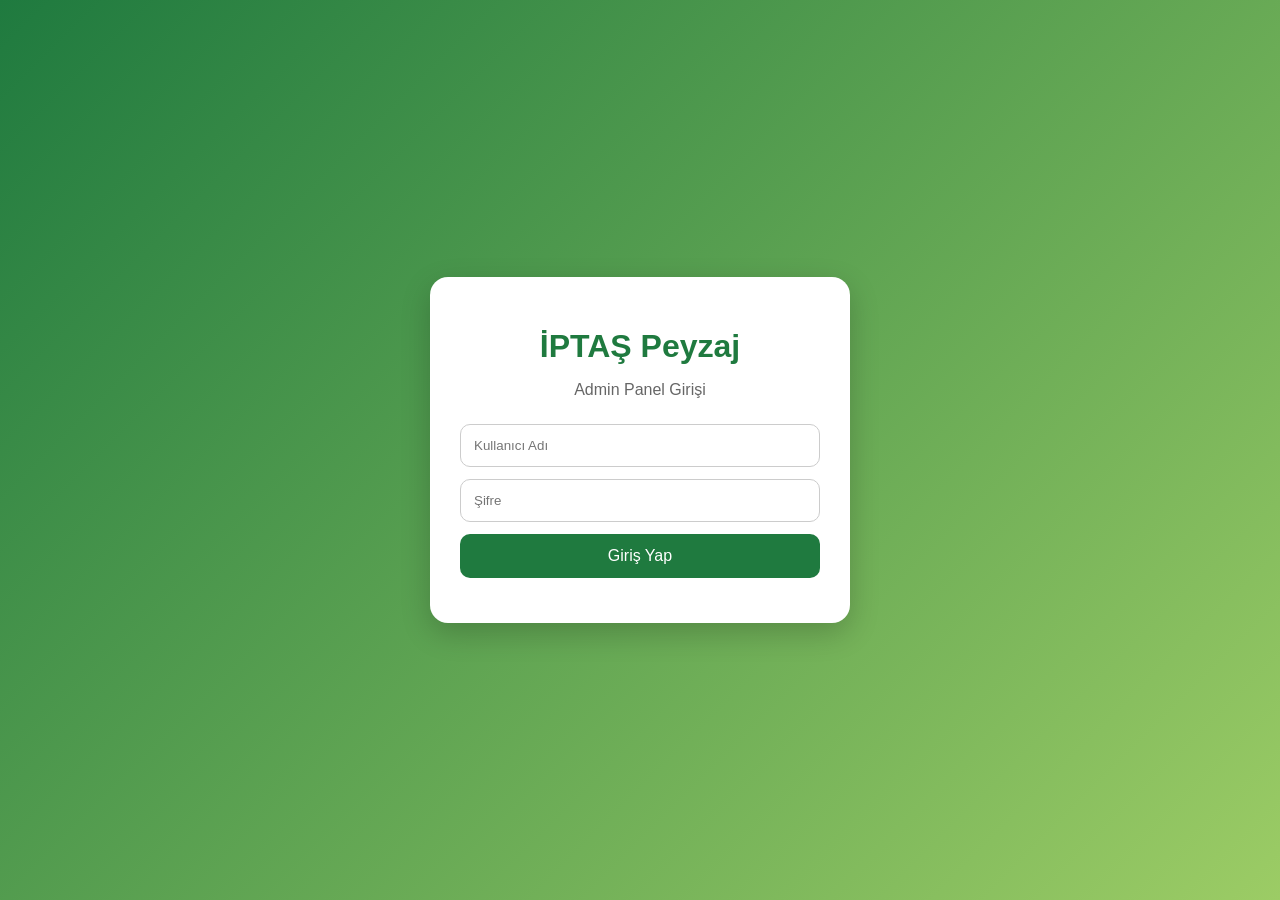
==== wwwroot/index.html @ 4384fa21 "ilk sistem" ====
﻿<!DOCTYPE html>
<html lang="tr">
<head>
    <meta charset="UTF-8" />
    <title>İPTAŞ Peyzaj - Giriş</title>
    <link rel="stylesheet" href="login.css" />
</head>
<body>
    <div class="login-box">
        <h1>İPTAŞ Peyzaj</h1>
        <p>Admin Panel Girişi</p>

        <form id="loginForm">
            <input type="text" id="kullaniciAdi" placeholder="Kullanıcı Adı" required />
            <input type="password" id="sifre" placeholder="Şifre" required />

            <button type="submit">Giriş Yap</button>
        </form>

        <div id="mesaj"></div>
    </div>

    <script src="login.js"></script>
</body>
</html>
---- wwwroot/login.css ----
﻿body {
    margin: 0;
    font-family: Arial, sans-serif;
    background: linear-gradient(135deg, #1f7a3f, #9ccc65);
    height: 100vh;
    display: flex;
    align-items: center;
    justify-content: center;
}

.login-box {
    width: 360px;
    background: white;
    padding: 30px;
    border-radius: 18px;
    box-shadow: 0 10px 30px rgba(0,0,0,0.2);
    text-align: center;
}

h1 {
    color: #1f7a3f;
    margin-bottom: 5px;
}

p {
    color: #666;
    margin-bottom: 25px;
}

input {
    width: 100%;
    padding: 13px;
    margin-bottom: 12px;
    border: 1px solid #ccc;
    border-radius: 10px;
    box-sizing: border-box;
}

button {
    width: 100%;
    padding: 13px;
    border: none;
    border-radius: 10px;
    background: #1f7a3f;
    color: white;
    font-size: 16px;
    cursor: pointer;
}

    button:hover {
        background: #155d2f;
    }

#mesaj {
    margin-top: 15px;
    font-weight: bold;
}
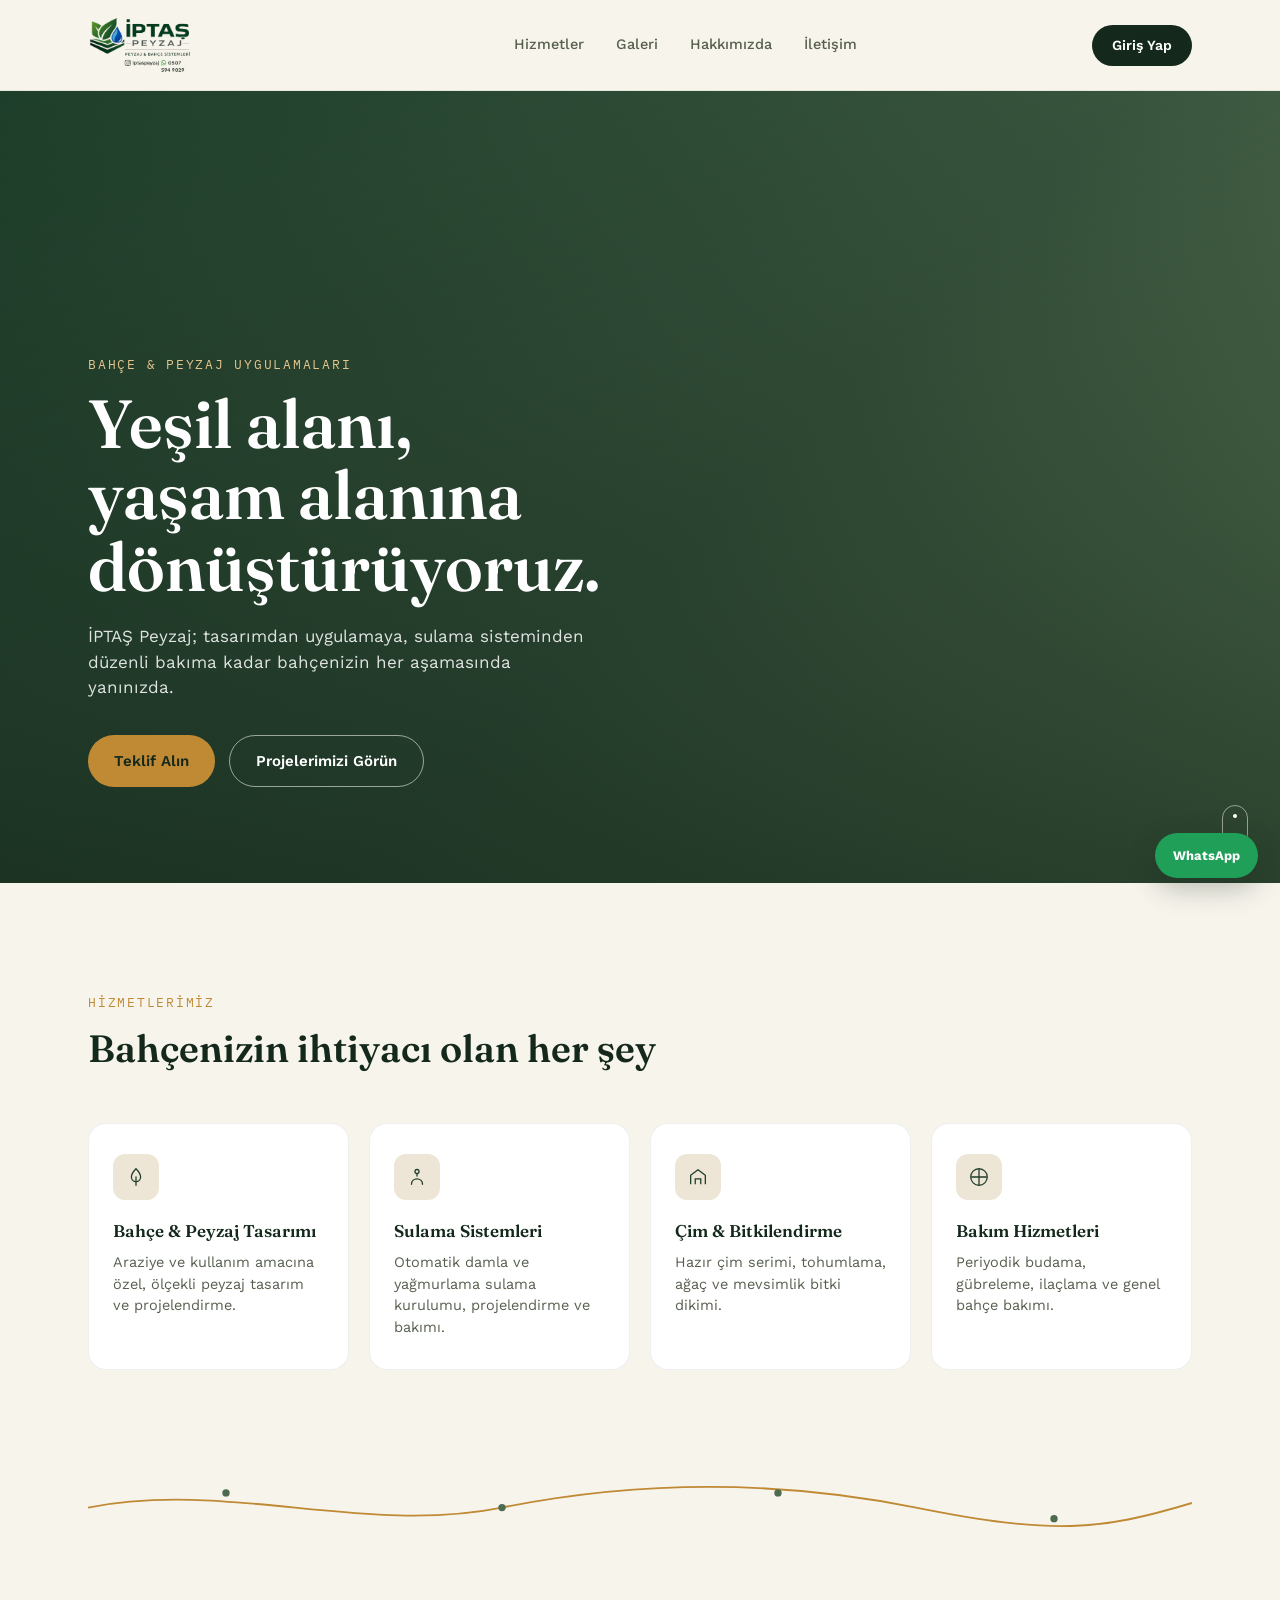
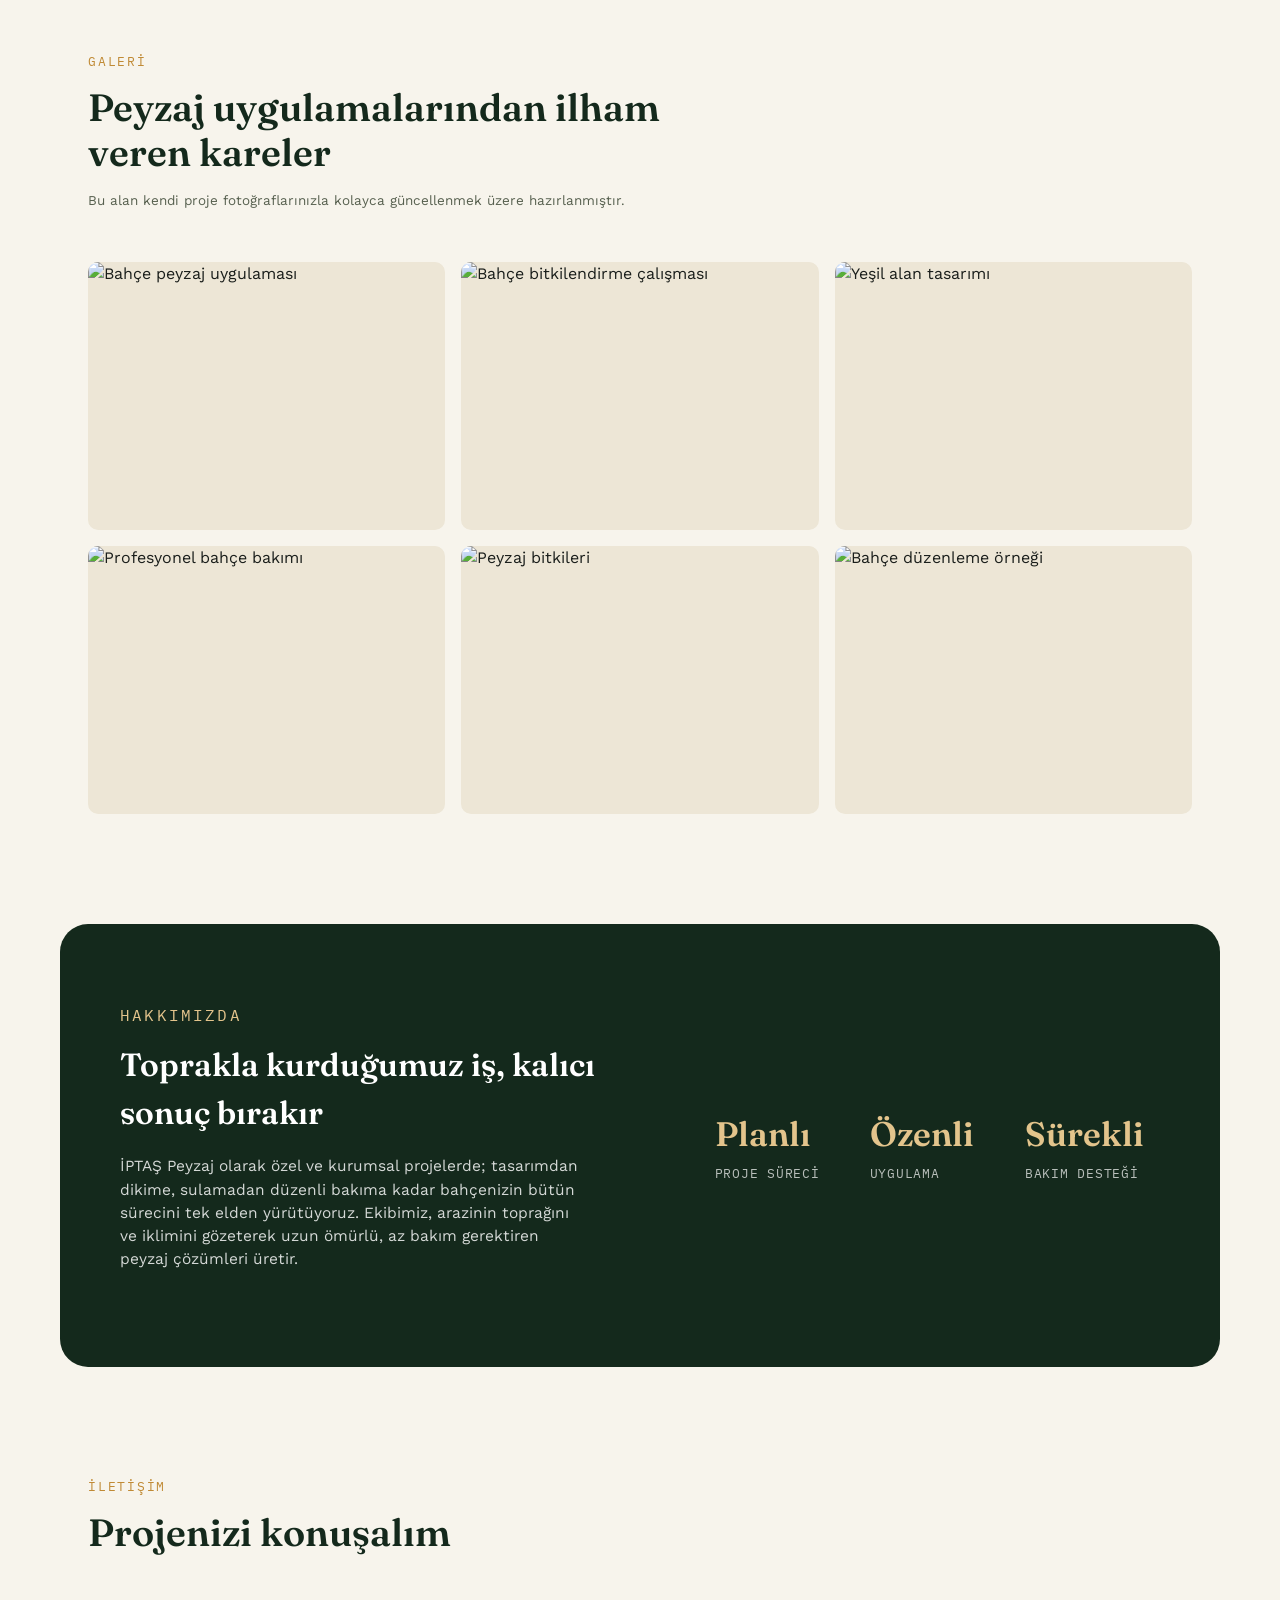
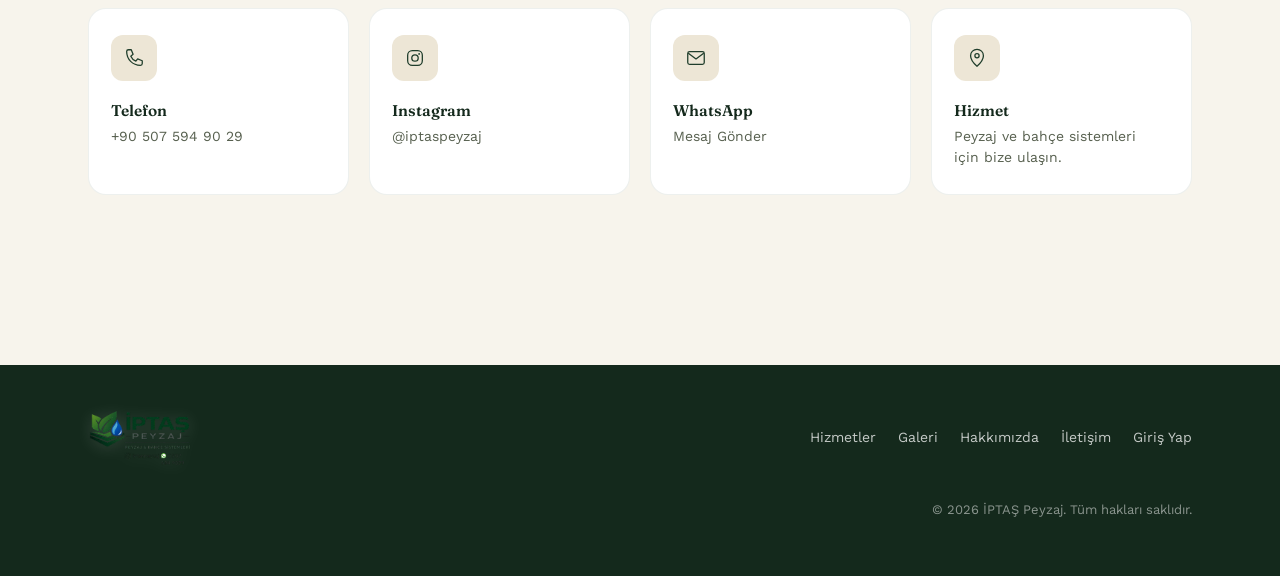
==== commit 74ce79ac: "yeni index sayfa eklendi." ====
--- a/wwwroot/index.html
+++ b/wwwroot/index.html
@@ -1,25 +1,242 @@
-﻿<!DOCTYPE html>
+<!DOCTYPE html>
 <html lang="tr">
 <head>
     <meta charset="UTF-8" />
-    <title>İPTAŞ Peyzaj - Giriş</title>
-    <link rel="stylesheet" href="login.css" />
+    <meta name="viewport" content="width=device-width, initial-scale=1.0" />
+    <title>İPTAŞ Peyzaj | Peyzaj ve Bahçe Sistemleri</title>
+    <meta name="description" content="İPTAŞ Peyzaj; peyzaj tasarımı, bahçe uygulamaları, otomatik sulama sistemleri, çim, bitkilendirme ve bahçe bakımı hizmetleri sunar." />
+    <meta name="keywords" content="İPTAŞ Peyzaj, iptaspeyzaj, peyzaj, bahçe düzenleme, otomatik sulama sistemi, bahçe bakımı, çim uygulama" />
+    <meta name="robots" content="index, follow, max-image-preview:large" />
+    <meta name="theme-color" content="#1F3D2B" />
+    <link rel="canonical" href="https://iptaspeyzaj.com.tr/" />
+    <link rel="icon" type="image/png" href="logo-iptas-peyzaj.png" />
+    <meta property="og:type" content="website" />
+    <meta property="og:locale" content="tr_TR" />
+    <meta property="og:site_name" content="İPTAŞ Peyzaj" />
+    <meta property="og:title" content="İPTAŞ Peyzaj | Peyzaj ve Bahçe Sistemleri" />
+    <meta property="og:description" content="Doğayı yaşam alanınıza taşıyan peyzaj ve bahçe çözümleri." />
+    <meta property="og:url" content="https://iptaspeyzaj.com.tr/" />
+    <meta property="og:image" content="https://iptaspeyzaj.com.tr/logo-iptas-peyzaj.png" />
+    <link rel="preconnect" href="https://fonts.googleapis.com">
+    <link rel="preconnect" href="https://fonts.gstatic.com" crossorigin>
+    <link href="https://fonts.googleapis.com/css2?family=Fraunces:opsz,wght@9..144,400;9..144,500;9..144,600;9..144,700&family=Work+Sans:wght@400;500;600&family=IBM+Plex+Mono:wght@500&display=swap" rel="stylesheet">
+    <link rel="stylesheet" href="index.css" />
+    <script type="application/ld+json">
+    {
+      "@context": "https://schema.org",
+      "@type": "LocalBusiness",
+      "name": "İPTAŞ Peyzaj",
+      "url": "https://iptaspeyzaj.com.tr/",
+      "logo": "https://iptaspeyzaj.com.tr/logo-iptas-peyzaj.png",
+      "telephone": "+90 507 594 90 29",
+      "description": "Peyzaj tasarımı, bahçe uygulamaları, otomatik sulama sistemleri ve bahçe bakımı hizmetleri.",
+      "sameAs": ["https://www.instagram.com/iptaspeyzaj/"],
+      "areaServed": "Türkiye"
+    }
+    </script>
 </head>
 <body>
-    <div class="login-box">
-        <h1>İPTAŞ Peyzaj</h1>
-        <p>Admin Panel Girişi</p>
-
-        <form id="loginForm">
-            <input type="text" id="kullaniciAdi" placeholder="Kullanıcı Adı" required />
-            <input type="password" id="sifre" placeholder="Şifre" required />
-
-            <button type="submit">Giriş Yap</button>
-        </form>
-
-        <div id="mesaj"></div>
-    </div>
-
-    <script src="login.js"></script>
+
+    <input type="checkbox" id="nav-toggle" class="nav-toggle" />
+
+    <header class="nav">
+        <div class="nav-inner">
+            <a href="#top" class="nav-logo" aria-label="İPTAŞ Peyzaj ana sayfa">
+                <img src="logo-iptas-peyzaj.png" alt="İPTAŞ Peyzaj logosu" />
+            </a>
+
+            <nav class="nav-links">
+                <a href="#hizmetler">Hizmetler</a>
+                <a href="#galeri">Galeri</a>
+                <a href="#hakkimizda">Hakkımızda</a>
+                <a href="#iletisim">İletişim</a>
+            </nav>
+
+            <div class="nav-right">
+                <a href="https://panel.iptaspeyzaj.com.tr" class="btn-giris">Giriş Yap</a>
+                <label for="nav-toggle" class="nav-burger" aria-label="Menüyü aç">
+                    <span></span><span></span><span></span>
+                </label>
+            </div>
+        </div>
+
+        <nav class="nav-links-mobile">
+            <a href="#hizmetler">Hizmetler</a>
+            <a href="#galeri">Galeri</a>
+            <a href="#hakkimizda">Hakkımızda</a>
+            <a href="#iletisim">İletişim</a>
+        </nav>
+    </header>
+
+    <main id="top">
+
+        <section class="hero">
+            <div class="hero-media" aria-hidden="true"></div>
+            <div class="hero-content reveal">
+                <p class="eyebrow">Bahçe &amp; Peyzaj Uygulamaları</p>
+                <h1>Yeşil alanı,<br>yaşam alanına<br>dönüştürüyoruz.</h1>
+                <p class="hero-sub">İPTAŞ Peyzaj; tasarımdan uygulamaya, sulama sisteminden düzenli bakıma kadar bahçenizin her aşamasında yanınızda.</p>
+                <div class="hero-actions">
+                    <a href="#iletisim" class="btn-primary">Teklif Alın</a>
+                    <a href="#galeri" class="btn-ghost">Projelerimizi Görün</a>
+                </div>
+            </div>
+            <a href="#hizmetler" class="scroll-hint" aria-label="Aşağı kaydır">
+                <span></span>
+            </a>
+        </section>
+
+        <section id="hizmetler" class="section">
+            <div class="section-head reveal">
+                <p class="eyebrow">Hizmetlerimiz</p>
+                <h2>Bahçenizin ihtiyacı olan her şey</h2>
+            </div>
+
+            <div class="cards">
+                <article class="card reveal">
+                    <div class="card-icon" aria-hidden="true">
+                        <svg viewBox="0 0 24 24" fill="none"><path d="M12 3c3 3 5 6 5 9a5 5 0 0 1-10 0c0-3 2-6 5-9Z" stroke="currentColor" stroke-width="1.4" /><path d="M12 12v9" stroke="currentColor" stroke-width="1.4" stroke-linecap="round" /></svg>
+                    </div>
+                    <h3>Bahçe &amp; Peyzaj Tasarımı</h3>
+                    <p>Araziye ve kullanım amacına özel, ölçekli peyzaj tasarım ve projelendirme.</p>
+                </article>
+
+                <article class="card reveal">
+                    <div class="card-icon" aria-hidden="true">
+                        <svg viewBox="0 0 24 24" fill="none"><circle cx="12" cy="6" r="2.2" stroke="currentColor" stroke-width="1.4" /><path d="M12 8v3M6 20c0-4 3-6 6-6s6 2 6 6" stroke="currentColor" stroke-width="1.4" stroke-linecap="round" /></svg>
+                    </div>
+                    <h3>Sulama Sistemleri</h3>
+                    <p>Otomatik damla ve yağmurlama sulama kurulumu, projelendirme ve bakımı.</p>
+                </article>
+
+                <article class="card reveal">
+                    <div class="card-icon" aria-hidden="true">
+                        <svg viewBox="0 0 24 24" fill="none"><path d="M4 20V10l8-6 8 6v10" stroke="currentColor" stroke-width="1.4" stroke-linejoin="round" /><path d="M9 20v-6h6v6" stroke="currentColor" stroke-width="1.4" /></svg>
+                    </div>
+                    <h3>Çim &amp; Bitkilendirme</h3>
+                    <p>Hazır çim serimi, tohumlama, ağaç ve mevsimlik bitki dikimi.</p>
+                </article>
+
+                <article class="card reveal">
+                    <div class="card-icon" aria-hidden="true">
+                        <svg viewBox="0 0 24 24" fill="none"><path d="M4 12h16M12 4v16" stroke="currentColor" stroke-width="1.4" stroke-linecap="round" /><circle cx="12" cy="12" r="9" stroke="currentColor" stroke-width="1.4" /></svg>
+                    </div>
+                    <h3>Bakım Hizmetleri</h3>
+                    <p>Periyodik budama, gübreleme, ilaçlama ve genel bahçe bakımı.</p>
+                </article>
+            </div>
+        </section>
+
+        <div class="vine-divider reveal" aria-hidden="true">
+            <svg viewBox="0 0 1200 60" preserveAspectRatio="none">
+                <path class="vine-path" d="M0 30 C 150 0, 300 60, 450 30 S 750 0, 900 30 S 1100 55, 1200 25" fill="none" stroke-width="2" />
+                <circle class="vine-leaf" cx="150" cy="14" r="4" />
+                <circle class="vine-leaf" cx="450" cy="30" r="4" />
+                <circle class="vine-leaf" cx="750" cy="14" r="4" />
+                <circle class="vine-leaf" cx="1050" cy="42" r="4" />
+            </svg>
+        </div>
+
+        <section id="galeri" class="section">
+            <div class="section-head reveal">
+                <p class="eyebrow">Galeri</p>
+                <h2>Peyzaj uygulamalarından ilham veren kareler</h2>
+                <p class="section-note">Bu alan kendi proje fotoğraflarınızla kolayca güncellenmek üzere hazırlanmıştır.</p>
+            </div>
+
+            <div class="gallery">
+                <figure class="gallery-item reveal"><img src="https://images.unsplash.com/photo-1558904541-efa843a96f01?auto=format&fit=crop&w=1000&q=85" alt="Bahçe peyzaj uygulaması" loading="lazy" /></figure>
+                <figure class="gallery-item reveal"><img src="https://images.unsplash.com/photo-1416879595882-3373a0480b5b?auto=format&fit=crop&w=1000&q=85" alt="Bahçe bitkilendirme çalışması" loading="lazy" /></figure>
+                <figure class="gallery-item reveal"><img src="https://images.unsplash.com/photo-1585320806297-9794b3e4eeae?auto=format&fit=crop&w=1000&q=85" alt="Yeşil alan tasarımı" loading="lazy" /></figure>
+                <figure class="gallery-item reveal"><img src="https://images.unsplash.com/photo-1598902108854-10e335adac99?auto=format&fit=crop&w=1000&q=85" alt="Profesyonel bahçe bakımı" loading="lazy" /></figure>
+                <figure class="gallery-item reveal"><img src="https://images.unsplash.com/photo-1591857177580-dc82b9ac4e1e?auto=format&fit=crop&w=1000&q=85" alt="Peyzaj bitkileri" loading="lazy" /></figure>
+                <figure class="gallery-item reveal"><img src="https://images.unsplash.com/photo-1587556930727-0c7e278c5758?auto=format&fit=crop&w=1000&q=85" alt="Bahçe düzenleme örneği" loading="lazy" /></figure>
+            </div>
+        </section>
+
+        <section id="hakkimizda" class="section about">
+            <div class="about-text reveal">
+                <p class="eyebrow">Hakkımızda</p>
+                <h2>Toprakla kurduğumuz iş, kalıcı sonuç bırakır</h2>
+                <p>İPTAŞ Peyzaj olarak özel ve kurumsal projelerde; tasarımdan dikime, sulamadan düzenli bakıma kadar bahçenizin bütün sürecini tek elden yürütüyoruz. Ekibimiz, arazinin toprağını ve iklimini gözeterek uzun ömürlü, az bakım gerektiren peyzaj çözümleri üretir.</p>
+            </div>
+            <div class="about-stats reveal">
+                <div class="stat">
+                    <span class="stat-num">Planlı</span>
+                    <span class="stat-label">Proje Süreci</span>
+                </div>
+                <div class="stat">
+                    <span class="stat-num">Özenli</span>
+                    <span class="stat-label">Uygulama</span>
+                </div>
+                <div class="stat">
+                    <span class="stat-num">Sürekli</span>
+                    <span class="stat-label">Bakım Desteği</span>
+                </div>
+            </div>
+        </section>
+
+        <section id="iletisim" class="section contact">
+            <div class="section-head reveal">
+                <p class="eyebrow">İletişim</p>
+                <h2>Projenizi konuşalım</h2>
+            </div>
+
+            <div class="contact-grid reveal">
+                <a class="contact-card" href="tel:+905075949029">
+                    <div class="card-icon" aria-hidden="true">
+                        <svg viewBox="0 0 24 24" fill="none"><path d="M6 3h3l2 5-2.5 2A11 11 0 0 0 14 15.5l2-2.5 5 2v3a2 2 0 0 1-2 2C10.5 20 4 13.5 4 5a2 2 0 0 1 2-2Z" stroke="currentColor" stroke-width="1.4" stroke-linejoin="round" /></svg>
+                    </div>
+                    <h3>Telefon</h3>
+                    <p>+90 507 594 90 29</p>
+                </a>
+
+                <a class="contact-card" href="https://www.instagram.com/iptaspeyzaj/" target="_blank" rel="noopener">
+                    <div class="card-icon" aria-hidden="true">
+                        <svg viewBox="0 0 24 24" fill="none"><rect x="4" y="4" width="16" height="16" rx="5" stroke="currentColor" stroke-width="1.4" /><circle cx="12" cy="12" r="3.5" stroke="currentColor" stroke-width="1.4" /><circle cx="16.5" cy="7.5" r="1" fill="currentColor" /></svg>
+                    </div>
+                    <h3>Instagram</h3>
+                    <p>@iptaspeyzaj</p>
+                </a>
+
+                <a class="contact-card" href="https://wa.me/905075949029" target="_blank" rel="noopener">
+                    <div class="card-icon" aria-hidden="true">
+                        <svg viewBox="0 0 24 24" fill="none"><rect x="3" y="5" width="18" height="14" rx="2" stroke="currentColor" stroke-width="1.4" /><path d="m4 7 8 6 8-6" stroke="currentColor" stroke-width="1.4" stroke-linecap="round" stroke-linejoin="round" /></svg>
+                    </div>
+                    <h3>WhatsApp</h3>
+                    <p>Mesaj Gönder</p>
+                </a>
+
+                <div class="contact-card contact-card-static">
+                    <div class="card-icon" aria-hidden="true">
+                        <svg viewBox="0 0 24 24" fill="none"><path d="M12 21s7-6.2 7-11.5A7 7 0 0 0 5 9.5C5 14.8 12 21 12 21Z" stroke="currentColor" stroke-width="1.4" /><circle cx="12" cy="9.5" r="2.3" stroke="currentColor" stroke-width="1.4" /></svg>
+                    </div>
+                    <h3>Hizmet</h3>
+                    <p>Peyzaj ve bahçe sistemleri<br>için bize ulaşın.</p>
+                </div>
+            </div>
+        </section>
+
+    </main>
+
+    <footer class="footer">
+        <div class="footer-inner">
+            <a href="#top" class="nav-logo footer-logo">
+                <img src="logo-iptas-peyzaj.png" alt="İPTAŞ Peyzaj" />
+            </a>
+            <nav class="footer-links">
+                <a href="#hizmetler">Hizmetler</a>
+                <a href="#galeri">Galeri</a>
+                <a href="#hakkimizda">Hakkımızda</a>
+                <a href="#iletisim">İletişim</a>
+                <a href="https://panel.iptaspeyzaj.com.tr">Giriş Yap</a>
+            </nav>
+            <p class="footer-copy">© <span id="year"></span> İPTAŞ Peyzaj. Tüm hakları saklıdır.</p>
+        </div>
+    </footer>
+
+    <a class="whatsapp-float" href="https://wa.me/905075949029" target="_blank" rel="noopener" aria-label="WhatsApp ile iletişime geç">WhatsApp</a>
+
+    <script src="index.js"></script>
 </body>
-</html>+</html>
--- a/wwwroot/index.css
+++ b/wwwroot/index.css
@@ -0,0 +1,703 @@
+/* ===== Tokens ===== */
+:root {
+    --forest: #1F3D2B;
+    --forest-deep: #14291C;
+    --moss: #4C6B4F;
+    --sand: #EDE6D6;
+    --stone: #F7F4EC;
+    --amber: #C08A35;
+    --amber-soft: #E3C48C;
+    --ink: #1A1E1B;
+    --ink-soft: #57604F;
+    --white: #FFFFFF;
+    --font-display: "Fraunces", serif;
+    --font-body: "Work Sans", sans-serif;
+    --font-mono: "IBM Plex Mono", monospace;
+    --radius: 18px;
+    --radius-sm: 10px;
+    --container: 1160px;
+}
+
+* {
+    box-sizing: border-box;
+}
+
+html {
+    scroll-behavior: smooth;
+}
+
+body {
+    margin: 0;
+    background: var(--stone);
+    color: var(--ink);
+    font-family: var(--font-body);
+    line-height: 1.5;
+    -webkit-font-smoothing: antialiased;
+}
+
+a {
+    color: inherit;
+    text-decoration: none;
+}
+
+img {
+    max-width: 100%;
+    display: block;
+}
+
+section {
+    scroll-margin-top: 90px;
+}
+
+.eyebrow {
+    font-family: var(--font-mono);
+    font-size: 12.5px;
+    letter-spacing: 0.14em;
+    text-transform: uppercase;
+    color: var(--amber);
+    margin: 0 0 14px;
+}
+
+h1, h2, h3 {
+    font-family: var(--font-display);
+    font-weight: 600;
+    color: var(--forest-deep);
+    margin: 0;
+}
+
+/* ===== Nav ===== */
+.nav-toggle {
+    display: none;
+}
+
+.nav {
+    position: sticky;
+    top: 0;
+    z-index: 50;
+    background: rgba(247, 244, 236, 0.85);
+    backdrop-filter: blur(10px);
+    border-bottom: 1px solid rgba(31, 61, 43, 0.08);
+}
+
+.nav-inner {
+    max-width: var(--container);
+    margin: 0 auto;
+    padding: 16px 28px;
+    display: flex;
+    align-items: center;
+    justify-content: space-between;
+    gap: 24px;
+}
+
+.nav-logo {
+    display: flex;
+    align-items: center;
+    gap: 10px;
+    font-family: var(--font-display);
+    font-weight: 600;
+    font-size: 19px;
+    color: var(--forest-deep);
+    white-space: nowrap;
+}
+
+.nav-logo img {
+    width: 190px;
+    height: 58px;
+    object-fit: contain;
+    object-position: left center;
+}
+
+.footer-logo img {
+    filter: drop-shadow(0 2px 8px rgba(255,255,255,0.16));
+}
+
+    .nav-logo span {
+        color: var(--amber);
+    }
+
+.nav-logo-mark {
+    width: 12px;
+    height: 12px;
+    border-radius: 50% 50% 50% 4px;
+    background: var(--amber);
+    flex: none;
+}
+
+.nav-links {
+    display: flex;
+    gap: 32px;
+    font-size: 14.5px;
+    font-weight: 500;
+}
+
+    .nav-links a {
+        position: relative;
+        color: var(--ink-soft);
+    }
+
+        .nav-links a:hover {
+            color: var(--forest-deep);
+        }
+
+        .nav-links a::after {
+            content: "";
+            position: absolute;
+            left: 0;
+            bottom: -6px;
+            width: 0;
+            height: 1.5px;
+            background: var(--amber);
+            transition: width 0.25s ease;
+        }
+
+        .nav-links a:hover::after {
+            width: 100%;
+        }
+
+.nav-right {
+    display: flex;
+    align-items: center;
+    gap: 16px;
+}
+
+.btn-giris {
+    font-size: 14px;
+    font-weight: 600;
+    padding: 10px 20px;
+    border-radius: 999px;
+    background: var(--forest-deep);
+    color: var(--white) !important;
+    transition: background 0.2s ease, transform 0.2s ease;
+}
+
+    .btn-giris:hover {
+        background: var(--amber);
+        transform: translateY(-1px);
+    }
+
+.nav-burger {
+    display: none;
+    flex-direction: column;
+    gap: 4px;
+    cursor: pointer;
+    padding: 6px;
+}
+
+    .nav-burger span {
+        width: 20px;
+        height: 2px;
+        background: var(--forest-deep);
+        border-radius: 2px;
+    }
+
+.nav-links-mobile {
+    display: none;
+    flex-direction: column;
+    padding: 4px 28px 20px;
+    gap: 14px;
+    font-size: 15px;
+    font-weight: 500;
+}
+
+    .nav-links-mobile a {
+        color: var(--ink-soft);
+    }
+
+/* ===== Buttons ===== */
+.btn-primary, .btn-ghost {
+    display: inline-flex;
+    align-items: center;
+    gap: 8px;
+    padding: 14px 26px;
+    border-radius: 999px;
+    font-weight: 600;
+    font-size: 15px;
+    transition: transform 0.2s ease, background 0.2s ease, color 0.2s ease;
+}
+
+.btn-primary {
+    background: var(--amber);
+    color: var(--forest-deep) !important;
+}
+
+    .btn-primary:hover {
+        transform: translateY(-2px);
+        background: var(--amber-soft);
+    }
+
+.btn-ghost {
+    border: 1.5px solid rgba(255,255,255,0.55);
+    color: var(--white) !important;
+}
+
+    .btn-ghost:hover {
+        background: rgba(255,255,255,0.12);
+        transform: translateY(-2px);
+    }
+
+/* ===== Hero ===== */
+.hero {
+    position: relative;
+    min-height: 88vh;
+    display: flex;
+    align-items: flex-end;
+    overflow: hidden;
+    color: var(--white);
+}
+
+.hero-media {
+    position: absolute;
+    inset: 0;
+    background: linear-gradient(180deg, rgba(20,41,28,0.35) 0%, rgba(20,41,28,0.82) 100%), url("https://images.unsplash.com/photo-1558904541-efa843a96f01?auto=format&fit=crop&w=2200&q=90") center/cover no-repeat, linear-gradient(135deg, #234A32 0%, #4C6B4F 55%, #8FAE7C 100%);
+    background-blend-mode: normal, normal, normal;
+}
+
+.whatsapp-float {
+    position: fixed;
+    right: 22px;
+    bottom: 22px;
+    z-index: 80;
+    padding: 13px 18px;
+    border-radius: 999px;
+    background: #1f9f58;
+    color: #fff !important;
+    box-shadow: 0 10px 28px rgba(20, 41, 28, 0.28);
+    font-size: 13px;
+    font-weight: 700;
+    transition: transform 0.2s ease, background 0.2s ease;
+}
+
+.whatsapp-float:hover {
+    transform: translateY(-2px);
+    background: #167c44;
+}
+
+.hero-content {
+    position: relative;
+    max-width: var(--container);
+    margin: 0 auto;
+    width: 100%;
+    padding: 0 28px 96px;
+}
+
+.hero .eyebrow {
+    color: var(--amber-soft);
+}
+
+.hero h1 {
+    font-size: clamp(38px, 6vw, 68px);
+    line-height: 1.05;
+    color: var(--white);
+    max-width: 14ch;
+}
+
+.hero-sub {
+    margin: 22px 0 34px;
+    max-width: 46ch;
+    font-size: 17px;
+    color: rgba(255,255,255,0.86);
+}
+
+.hero-actions {
+    display: flex;
+    flex-wrap: wrap;
+    gap: 14px;
+}
+
+.scroll-hint {
+    position: absolute;
+    right: 32px;
+    bottom: 36px;
+    width: 26px;
+    height: 42px;
+    border: 1.5px solid rgba(255,255,255,0.5);
+    border-radius: 999px;
+}
+
+    .scroll-hint span {
+        position: absolute;
+        top: 8px;
+        left: 50%;
+        width: 4px;
+        height: 4px;
+        margin-left: -2px;
+        border-radius: 50%;
+        background: var(--white);
+        animation: scrollDot 1.8s ease infinite;
+    }
+
+@keyframes scrollDot {
+    0% {
+        transform: translateY(0);
+        opacity: 1;
+    }
+
+    70% {
+        transform: translateY(14px);
+        opacity: 0;
+    }
+
+    100% {
+        opacity: 0;
+    }
+}
+
+/* ===== Sections ===== */
+.section {
+    max-width: var(--container);
+    margin: 0 auto;
+    padding: 110px 28px;
+}
+
+.section-head {
+    max-width: 640px;
+    margin-bottom: 52px;
+}
+
+    .section-head h2 {
+        font-size: clamp(26px, 3.4vw, 38px);
+        line-height: 1.2;
+    }
+
+.section-note {
+    margin-top: 14px;
+    font-size: 13.5px;
+    color: var(--ink-soft);
+}
+
+    .section-note code {
+        background: var(--sand);
+        padding: 2px 7px;
+        border-radius: 6px;
+        font-family: var(--font-mono);
+        font-size: 12px;
+    }
+
+/* ===== Cards / Hizmetler ===== */
+.cards {
+    display: grid;
+    grid-template-columns: repeat(4, 1fr);
+    gap: 20px;
+}
+
+.card {
+    background: var(--white);
+    border-radius: var(--radius);
+    padding: 30px 24px;
+    border: 1px solid rgba(31,61,43,0.08);
+    transition: transform 0.25s ease, box-shadow 0.25s ease;
+}
+
+    .card:hover {
+        transform: translateY(-4px);
+        box-shadow: 0 18px 40px rgba(20,41,28,0.10);
+    }
+
+.card-icon {
+    width: 46px;
+    height: 46px;
+    border-radius: 12px;
+    background: var(--sand);
+    color: var(--forest);
+    display: flex;
+    align-items: center;
+    justify-content: center;
+    margin-bottom: 18px;
+}
+
+    .card-icon svg {
+        width: 22px;
+        height: 22px;
+    }
+
+.card h3 {
+    font-size: 17px;
+    margin-bottom: 8px;
+}
+
+.card p {
+    margin: 0;
+    font-size: 14.5px;
+    color: var(--ink-soft);
+}
+
+/* ===== Vine divider (signature element) ===== */
+.vine-divider {
+    max-width: var(--container);
+    margin: 0 auto;
+    padding: 0 28px;
+}
+
+.vine-path {
+    stroke: var(--amber);
+    stroke-dasharray: 1400;
+    stroke-dashoffset: 1400;
+    transition: stroke-dashoffset 1.6s ease;
+}
+
+.vine-leaf {
+    fill: var(--moss);
+    opacity: 0;
+    transform-origin: center;
+    transition: opacity 0.6s ease 0.9s, transform 0.6s ease 0.9s;
+    transform: scale(0);
+}
+
+.vine-divider.in-view .vine-path {
+    stroke-dashoffset: 0;
+}
+
+.vine-divider.in-view .vine-leaf {
+    opacity: 1;
+    transform: scale(1);
+}
+
+/* ===== Galeri ===== */
+.gallery {
+    display: grid;
+    grid-template-columns: repeat(3, 1fr);
+    gap: 16px;
+}
+
+.gallery-item {
+    margin: 0;
+    aspect-ratio: 4 / 3;
+    border-radius: var(--radius-sm);
+    overflow: hidden;
+    background: var(--sand);
+}
+
+    .gallery-item img {
+        width: 100%;
+        height: 100%;
+        object-fit: cover;
+        transition: transform 0.5s ease;
+    }
+
+    .gallery-item:hover img {
+        transform: scale(1.06);
+    }
+
+/* ===== Hakkımızda ===== */
+.about {
+    display: grid;
+    grid-template-columns: 1.2fr 1fr;
+    gap: 60px;
+    align-items: center;
+    background: var(--forest-deep);
+    border-radius: 28px;
+    color: var(--white);
+    padding: 80px 60px;
+    max-width: var(--container);
+}
+
+    .about .eyebrow {
+        color: var(--amber-soft);
+    }
+
+    .about h2 {
+        color: var(--white);
+        font-size: clamp(24px, 3vw, 32px);
+        margin-bottom: 18px;
+    }
+
+.about-text p {
+    color: rgba(255,255,255,0.82);
+    font-size: 15.5px;
+    max-width: 46ch;
+}
+
+.about-stats {
+    display: grid;
+    grid-template-columns: repeat(3, 1fr);
+    gap: 20px;
+}
+
+.stat {
+    display: flex;
+    flex-direction: column;
+    gap: 4px;
+}
+
+.stat-num {
+    font-family: var(--font-display);
+    font-size: 34px;
+    font-weight: 600;
+    color: var(--amber-soft);
+}
+
+.stat-label {
+    font-size: 12.5px;
+    color: rgba(255,255,255,0.7);
+    font-family: var(--font-mono);
+    text-transform: uppercase;
+    letter-spacing: 0.06em;
+}
+
+/* ===== İletişim ===== */
+.contact-grid {
+    display: grid;
+    grid-template-columns: repeat(4, 1fr);
+    gap: 20px;
+}
+
+.contact-card {
+    background: var(--white);
+    border: 1px solid rgba(31,61,43,0.08);
+    border-radius: var(--radius);
+    padding: 26px 22px;
+    transition: transform 0.25s ease, box-shadow 0.25s ease;
+}
+
+    .contact-card:not(.contact-card-static):hover {
+        transform: translateY(-4px);
+        box-shadow: 0 18px 40px rgba(20,41,28,0.10);
+        border-color: var(--amber);
+    }
+
+    .contact-card h3 {
+        font-size: 15.5px;
+        margin-bottom: 4px;
+    }
+
+    .contact-card p {
+        margin: 0;
+        font-size: 14px;
+        color: var(--ink-soft);
+    }
+
+/* ===== Footer ===== */
+.footer {
+    background: var(--forest-deep);
+    color: rgba(255,255,255,0.75);
+    margin-top: 60px;
+}
+
+.footer-inner {
+    max-width: var(--container);
+    margin: 0 auto;
+    padding: 44px 28px;
+    display: flex;
+    flex-wrap: wrap;
+    align-items: center;
+    justify-content: space-between;
+    gap: 20px;
+}
+
+.footer .nav-logo {
+    color: var(--white);
+}
+
+.footer-links {
+    display: flex;
+    gap: 22px;
+    font-size: 14px;
+    flex-wrap: wrap;
+}
+
+    .footer-links a:hover {
+        color: var(--amber-soft);
+    }
+
+.footer-copy {
+    font-size: 13px;
+    color: rgba(255,255,255,0.5);
+    width: 100%;
+    text-align: right;
+}
+
+/* ===== Reveal on scroll ===== */
+.reveal {
+    opacity: 0;
+    transform: translateY(18px);
+    transition: opacity 0.7s ease, transform 0.7s ease;
+}
+
+    .reveal.in-view {
+        opacity: 1;
+        transform: translateY(0);
+    }
+
+@media (prefers-reduced-motion: reduce) {
+    .reveal, .vine-path, .vine-leaf, .card, .contact-card, .gallery-item img {
+        transition: none !important;
+        animation: none !important;
+    }
+
+    .reveal {
+        opacity: 1;
+        transform: none;
+    }
+
+    .vine-path {
+        stroke-dashoffset: 0;
+    }
+
+    .vine-leaf {
+        opacity: 1;
+        transform: scale(1);
+    }
+}
+
+/* ===== Responsive ===== */
+@media (max-width: 980px) {
+    .cards {
+        grid-template-columns: repeat(2, 1fr);
+    }
+
+    .about {
+        grid-template-columns: 1fr;
+        padding: 56px 36px;
+    }
+
+    .contact-grid {
+        grid-template-columns: repeat(2, 1fr);
+    }
+
+    .gallery {
+        grid-template-columns: repeat(2, 1fr);
+    }
+}
+
+@media (max-width: 760px) {
+    .nav-links {
+        display: none;
+    }
+
+    .nav-burger {
+        display: flex;
+    }
+
+    .nav-toggle:checked ~ .nav .nav-links-mobile {
+        display: flex;
+    }
+
+    .hero {
+        min-height: 92vh;
+        align-items: flex-end;
+    }
+
+    .hero-content {
+        padding-bottom: 64px;
+    }
+
+    .section {
+        padding: 76px 20px;
+    }
+
+    .cards {
+        grid-template-columns: 1fr;
+    }
+
+    .contact-grid {
+        grid-template-columns: 1fr;
+    }
+
+    .gallery {
+        grid-template-columns: 1fr 1fr;
+    }
+
+    .footer-copy {
+        text-align: left;
+    }
+}
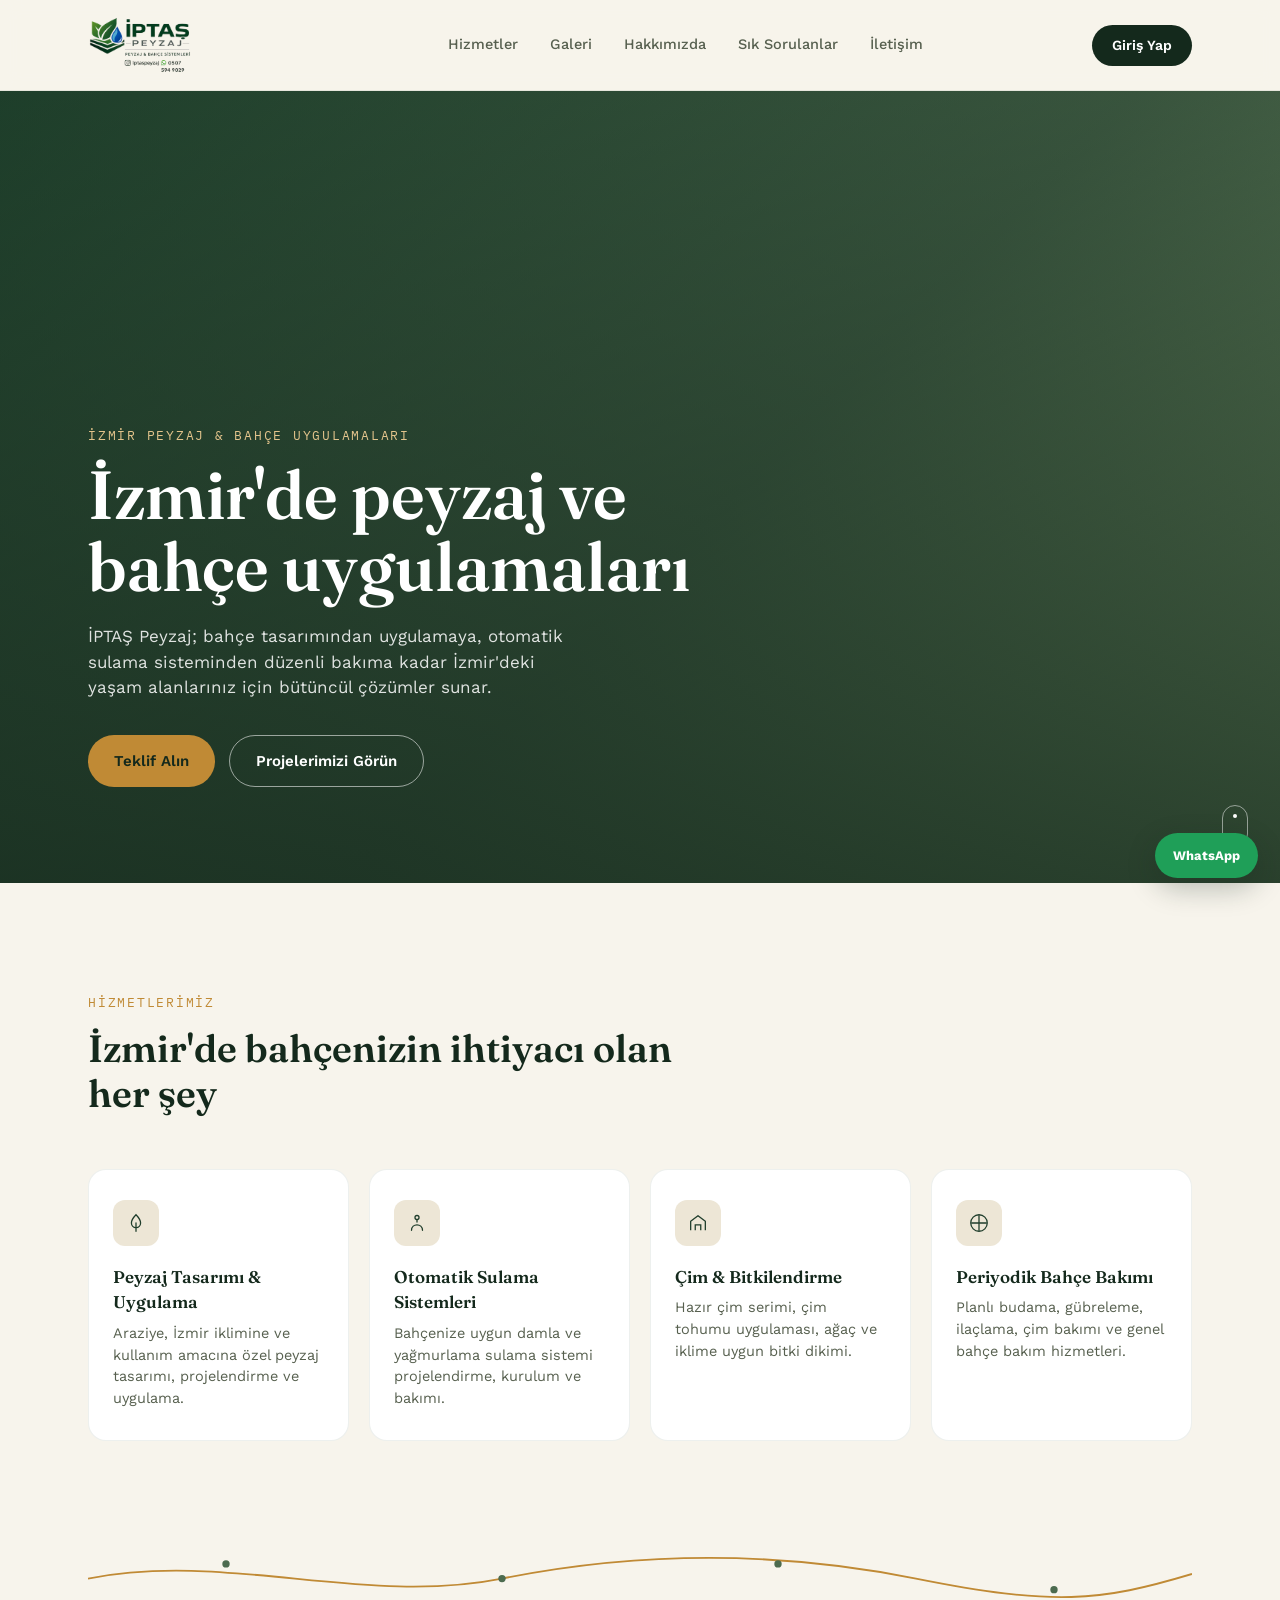
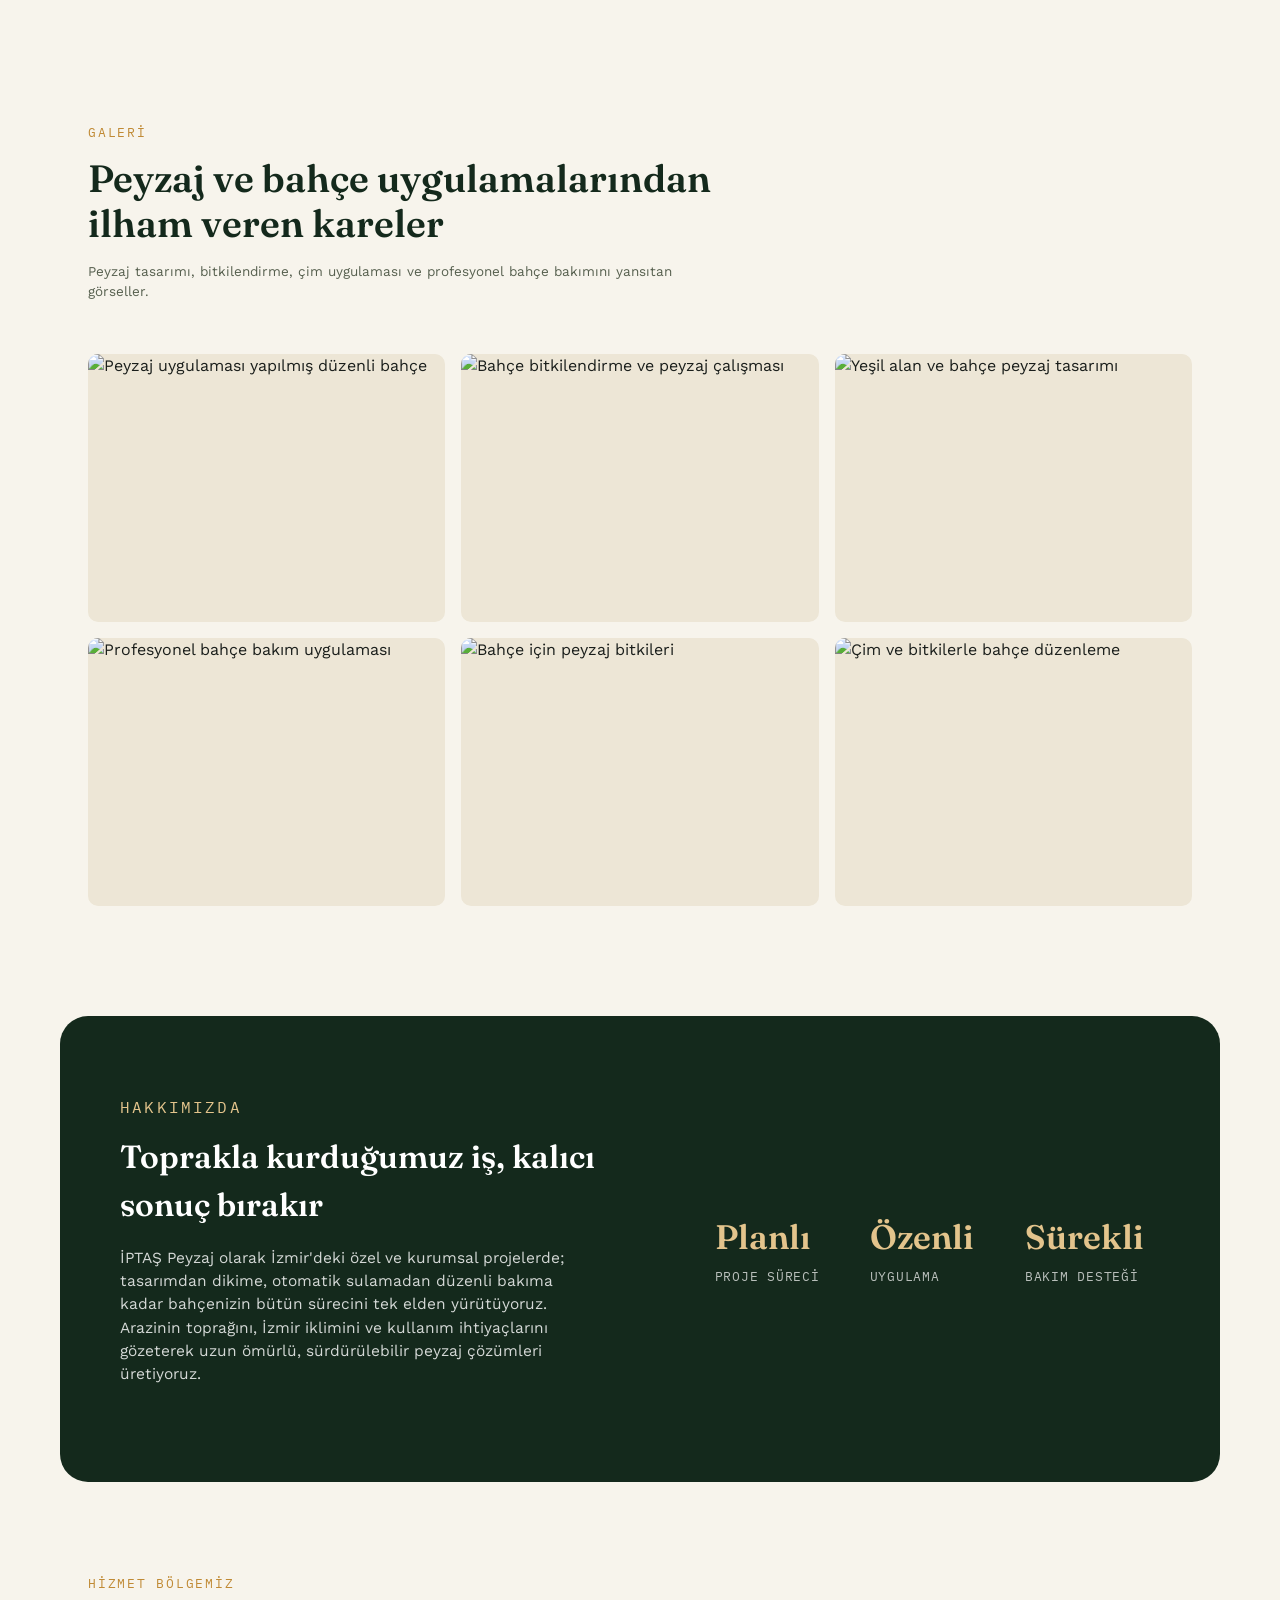
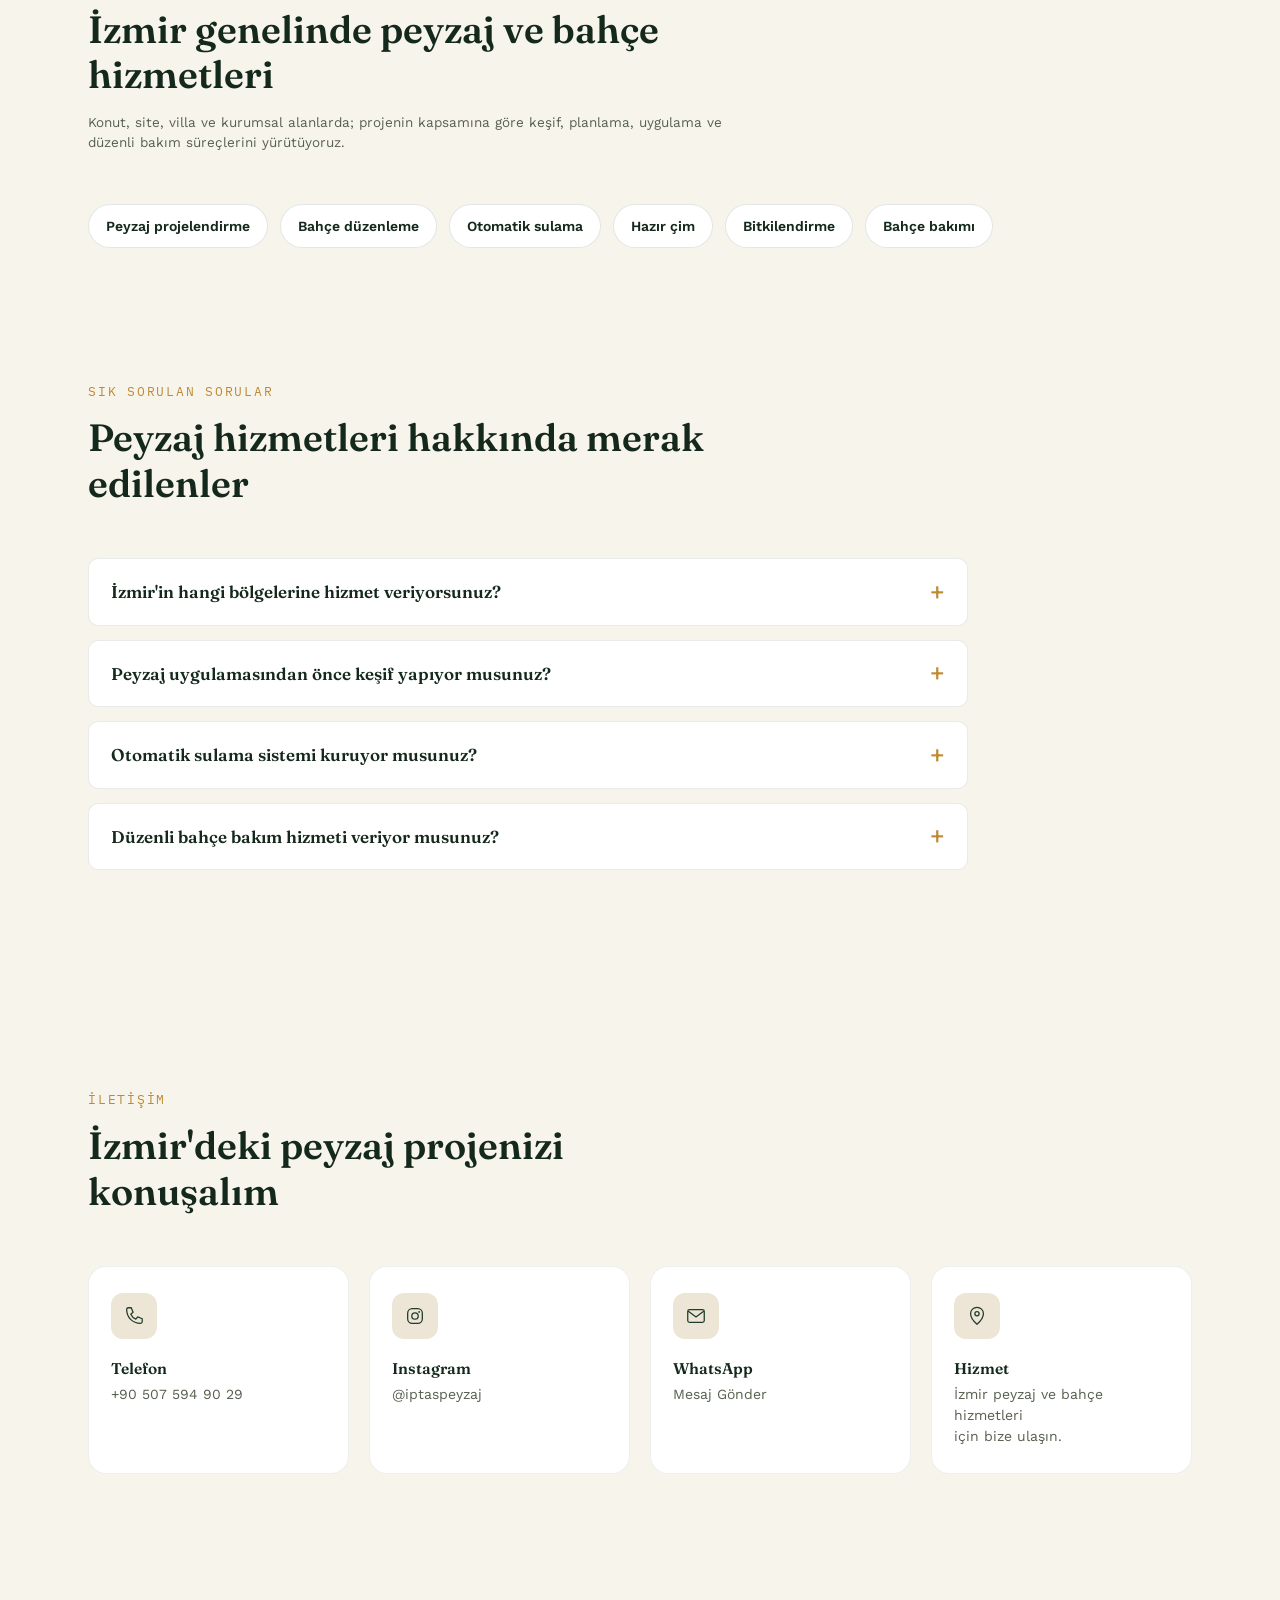
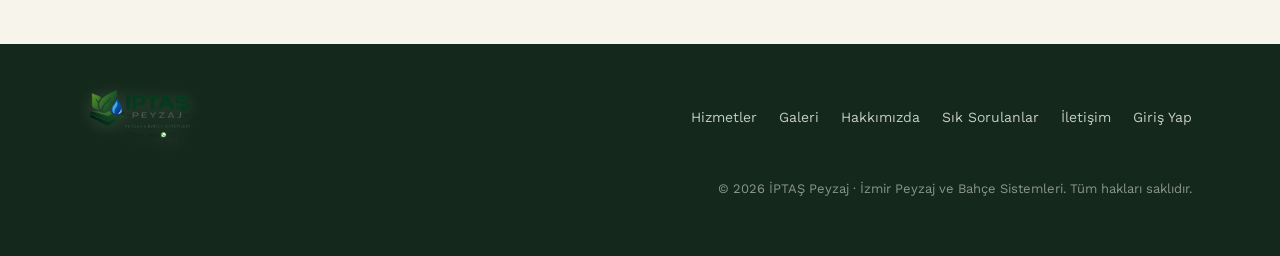
==== commit aa59a034: "gogle seo güncellemesi" ====
--- a/wwwroot/index.html
+++ b/wwwroot/index.html
@@ -1,42 +1,102 @@
 <!DOCTYPE html>
 <html lang="tr">
 <head>
+    <!-- Google Tag Manager -->
+    <script>
+    (function (w, d, s, l, i) {
+            w[l] = w[l] || []; w[l].push({
+                'gtm.start':
+                    new Date().getTime(), event: 'gtm.js'
+            }); var f = d.getElementsByTagName(s)[0],
+                j = d.createElement(s), dl = l != 'dataLayer' ? '&l=' + l : ''; j.async = true; j.src =
+                    'https://www.googletagmanager.com/gtm.js?id=' + i + dl; f.parentNode.insertBefore(j, f);
+        })(window, document, 'script', 'dataLayer', 'GTM-TS3W5DSL');</script>
+    <!-- End Google Tag Manager -->
     <meta charset="UTF-8" />
     <meta name="viewport" content="width=device-width, initial-scale=1.0" />
-    <title>İPTAŞ Peyzaj | Peyzaj ve Bahçe Sistemleri</title>
-    <meta name="description" content="İPTAŞ Peyzaj; peyzaj tasarımı, bahçe uygulamaları, otomatik sulama sistemleri, çim, bitkilendirme ve bahçe bakımı hizmetleri sunar." />
-    <meta name="keywords" content="İPTAŞ Peyzaj, iptaspeyzaj, peyzaj, bahçe düzenleme, otomatik sulama sistemi, bahçe bakımı, çim uygulama" />
-    <meta name="robots" content="index, follow, max-image-preview:large" />
+    <title>İzmir Peyzaj ve Bahçe Düzenleme | İPTAŞ Peyzaj</title>
+    <meta name="description" content="İPTAŞ Peyzaj; İzmir'de peyzaj tasarımı, bahçe düzenleme, otomatik sulama, hazır çim, bitkilendirme ve periyodik bakım hizmetleri sunar." />
+    <meta id="robots-meta" name="robots" content="index, follow, max-image-preview:large" />
     <meta name="theme-color" content="#1F3D2B" />
     <link rel="canonical" href="https://iptaspeyzaj.com.tr/" />
+    <link rel="alternate" hreflang="tr-TR" href="https://iptaspeyzaj.com.tr/" />
     <link rel="icon" type="image/png" href="logo-iptas-peyzaj.png" />
     <meta property="og:type" content="website" />
     <meta property="og:locale" content="tr_TR" />
     <meta property="og:site_name" content="İPTAŞ Peyzaj" />
-    <meta property="og:title" content="İPTAŞ Peyzaj | Peyzaj ve Bahçe Sistemleri" />
-    <meta property="og:description" content="Doğayı yaşam alanınıza taşıyan peyzaj ve bahçe çözümleri." />
+    <meta property="og:title" content="İzmir Peyzaj ve Bahçe Düzenleme | İPTAŞ Peyzaj" />
+    <meta property="og:description" content="İzmir'de peyzaj tasarımı, bahçe uygulamaları, otomatik sulama, çim ve düzenli bakım çözümleri." />
     <meta property="og:url" content="https://iptaspeyzaj.com.tr/" />
     <meta property="og:image" content="https://iptaspeyzaj.com.tr/logo-iptas-peyzaj.png" />
+    <meta property="og:image:alt" content="İPTAŞ Peyzaj logosu" />
+    <meta name="twitter:card" content="summary_large_image" />
+    <meta name="twitter:title" content="İzmir Peyzaj ve Bahçe Düzenleme | İPTAŞ Peyzaj" />
+    <meta name="twitter:description" content="İzmir'de peyzaj, bahçe düzenleme, otomatik sulama ve bakım hizmetleri." />
+    <meta name="twitter:image" content="https://iptaspeyzaj.com.tr/logo-iptas-peyzaj.png" />
     <link rel="preconnect" href="https://fonts.googleapis.com">
     <link rel="preconnect" href="https://fonts.gstatic.com" crossorigin>
     <link href="https://fonts.googleapis.com/css2?family=Fraunces:opsz,wght@9..144,400;9..144,500;9..144,600;9..144,700&family=Work+Sans:wght@400;500;600&family=IBM+Plex+Mono:wght@500&display=swap" rel="stylesheet">
     <link rel="stylesheet" href="index.css" />
     <script type="application/ld+json">
-    {
-      "@context": "https://schema.org",
-      "@type": "LocalBusiness",
-      "name": "İPTAŞ Peyzaj",
-      "url": "https://iptaspeyzaj.com.tr/",
-      "logo": "https://iptaspeyzaj.com.tr/logo-iptas-peyzaj.png",
-      "telephone": "+90 507 594 90 29",
-      "description": "Peyzaj tasarımı, bahçe uygulamaları, otomatik sulama sistemleri ve bahçe bakımı hizmetleri.",
-      "sameAs": ["https://www.instagram.com/iptaspeyzaj/"],
-      "areaServed": "Türkiye"
-    }
+        {
+          "@context": "https://schema.org",
+          "@graph": [
+            {
+              "@type": "WebSite",
+              "@id": "https://iptaspeyzaj.com.tr/#website",
+              "url": "https://iptaspeyzaj.com.tr/",
+              "name": "İPTAŞ Peyzaj",
+              "inLanguage": "tr-TR"
+            },
+            {
+              "@type": "LocalBusiness",
+              "@id": "https://iptaspeyzaj.com.tr/#business",
+              "name": "İPTAŞ Peyzaj",
+              "url": "https://iptaspeyzaj.com.tr/",
+              "logo": "https://iptaspeyzaj.com.tr/logo-iptas-peyzaj.png",
+              "image": "https://iptaspeyzaj.com.tr/logo-iptas-peyzaj.png",
+              "telephone": "+905075949029",
+              "description": "İzmir'de peyzaj tasarımı, bahçe düzenleme, otomatik sulama sistemleri, hazır çim, bitkilendirme ve periyodik bahçe bakımı hizmetleri.",
+              "priceRange": "₺₺",
+              "sameAs": ["https://www.instagram.com/iptaspeyzaj/"],
+              "areaServed": {
+                "@type": "AdministrativeArea",
+                "name": "İzmir"
+              },
+              "hasOfferCatalog": {
+                "@type": "OfferCatalog",
+                "name": "Peyzaj ve Bahçe Hizmetleri",
+                "itemListElement": [
+                  { "@type": "Offer", "itemOffered": { "@type": "Service", "name": "Peyzaj Tasarımı ve Uygulaması" } },
+                  { "@type": "Offer", "itemOffered": { "@type": "Service", "name": "Otomatik Sulama Sistemleri" } },
+                  { "@type": "Offer", "itemOffered": { "@type": "Service", "name": "Hazır Çim ve Bitkilendirme" } },
+                  { "@type": "Offer", "itemOffered": { "@type": "Service", "name": "Periyodik Bahçe Bakımı" } }
+                ]
+              }
+            }
+          ]
+        }
+    </script>
+    <script>
+        if (location.hostname === "panel.iptaspeyzaj.com.tr") {
+            document.getElementById("robots-meta").setAttribute("content", "noindex, nofollow, noarchive");
+        }
+
+        if (
+            location.hostname === "panel.iptaspeyzaj.com.tr" &&
+            (location.pathname === "/" || location.pathname === "/index.html")
+        ) {
+            location.replace("/login.html");
+        }
     </script>
 </head>
 <body>
-
+    <!-- Google Tag Manager (noscript) -->
+    <noscript>
+        <iframe src="https://www.googletagmanager.com/ns.html?id=GTM-TS3W5DSL"
+                height="0" width="0" style="display:none;visibility:hidden"></iframe>
+    </noscript>
+    <!-- End Google Tag Manager (noscript) -->
     <input type="checkbox" id="nav-toggle" class="nav-toggle" />
 
     <header class="nav">
@@ -45,10 +105,11 @@
                 <img src="logo-iptas-peyzaj.png" alt="İPTAŞ Peyzaj logosu" />
             </a>
 
-            <nav class="nav-links">
+            <nav class="nav-links" aria-label="Ana menü">
                 <a href="#hizmetler">Hizmetler</a>
                 <a href="#galeri">Galeri</a>
                 <a href="#hakkimizda">Hakkımızda</a>
+                <a href="#sss">Sık Sorulanlar</a>
                 <a href="#iletisim">İletişim</a>
             </nav>
 
@@ -64,6 +125,7 @@
             <a href="#hizmetler">Hizmetler</a>
             <a href="#galeri">Galeri</a>
             <a href="#hakkimizda">Hakkımızda</a>
+            <a href="#sss">Sık Sorulanlar</a>
             <a href="#iletisim">İletişim</a>
         </nav>
     </header>
@@ -73,9 +135,9 @@
         <section class="hero">
             <div class="hero-media" aria-hidden="true"></div>
             <div class="hero-content reveal">
-                <p class="eyebrow">Bahçe &amp; Peyzaj Uygulamaları</p>
-                <h1>Yeşil alanı,<br>yaşam alanına<br>dönüştürüyoruz.</h1>
-                <p class="hero-sub">İPTAŞ Peyzaj; tasarımdan uygulamaya, sulama sisteminden düzenli bakıma kadar bahçenizin her aşamasında yanınızda.</p>
+                <p class="eyebrow">İzmir Peyzaj &amp; Bahçe Uygulamaları</p>
+                <h1>İzmir'de peyzaj ve<br>bahçe uygulamaları</h1>
+                <p class="hero-sub">İPTAŞ Peyzaj; bahçe tasarımından uygulamaya, otomatik sulama sisteminden düzenli bakıma kadar İzmir'deki yaşam alanlarınız için bütüncül çözümler sunar.</p>
                 <div class="hero-actions">
                     <a href="#iletisim" class="btn-primary">Teklif Alın</a>
                     <a href="#galeri" class="btn-ghost">Projelerimizi Görün</a>
@@ -89,7 +151,7 @@
         <section id="hizmetler" class="section">
             <div class="section-head reveal">
                 <p class="eyebrow">Hizmetlerimiz</p>
-                <h2>Bahçenizin ihtiyacı olan her şey</h2>
+                <h2>İzmir'de bahçenizin ihtiyacı olan her şey</h2>
             </div>
 
             <div class="cards">
@@ -97,16 +159,16 @@
                     <div class="card-icon" aria-hidden="true">
                         <svg viewBox="0 0 24 24" fill="none"><path d="M12 3c3 3 5 6 5 9a5 5 0 0 1-10 0c0-3 2-6 5-9Z" stroke="currentColor" stroke-width="1.4" /><path d="M12 12v9" stroke="currentColor" stroke-width="1.4" stroke-linecap="round" /></svg>
                     </div>
-                    <h3>Bahçe &amp; Peyzaj Tasarımı</h3>
-                    <p>Araziye ve kullanım amacına özel, ölçekli peyzaj tasarım ve projelendirme.</p>
+                    <h3>Peyzaj Tasarımı &amp; Uygulama</h3>
+                    <p>Araziye, İzmir iklimine ve kullanım amacına özel peyzaj tasarımı, projelendirme ve uygulama.</p>
                 </article>
 
                 <article class="card reveal">
                     <div class="card-icon" aria-hidden="true">
                         <svg viewBox="0 0 24 24" fill="none"><circle cx="12" cy="6" r="2.2" stroke="currentColor" stroke-width="1.4" /><path d="M12 8v3M6 20c0-4 3-6 6-6s6 2 6 6" stroke="currentColor" stroke-width="1.4" stroke-linecap="round" /></svg>
                     </div>
-                    <h3>Sulama Sistemleri</h3>
-                    <p>Otomatik damla ve yağmurlama sulama kurulumu, projelendirme ve bakımı.</p>
+                    <h3>Otomatik Sulama Sistemleri</h3>
+                    <p>Bahçenize uygun damla ve yağmurlama sulama sistemi projelendirme, kurulum ve bakımı.</p>
                 </article>
 
                 <article class="card reveal">
@@ -114,15 +176,15 @@
                         <svg viewBox="0 0 24 24" fill="none"><path d="M4 20V10l8-6 8 6v10" stroke="currentColor" stroke-width="1.4" stroke-linejoin="round" /><path d="M9 20v-6h6v6" stroke="currentColor" stroke-width="1.4" /></svg>
                     </div>
                     <h3>Çim &amp; Bitkilendirme</h3>
-                    <p>Hazır çim serimi, tohumlama, ağaç ve mevsimlik bitki dikimi.</p>
+                    <p>Hazır çim serimi, çim tohumu uygulaması, ağaç ve iklime uygun bitki dikimi.</p>
                 </article>
 
                 <article class="card reveal">
                     <div class="card-icon" aria-hidden="true">
                         <svg viewBox="0 0 24 24" fill="none"><path d="M4 12h16M12 4v16" stroke="currentColor" stroke-width="1.4" stroke-linecap="round" /><circle cx="12" cy="12" r="9" stroke="currentColor" stroke-width="1.4" /></svg>
                     </div>
-                    <h3>Bakım Hizmetleri</h3>
-                    <p>Periyodik budama, gübreleme, ilaçlama ve genel bahçe bakımı.</p>
+                    <h3>Periyodik Bahçe Bakımı</h3>
+                    <p>Planlı budama, gübreleme, ilaçlama, çim bakımı ve genel bahçe bakım hizmetleri.</p>
                 </article>
             </div>
         </section>
@@ -140,17 +202,17 @@
         <section id="galeri" class="section">
             <div class="section-head reveal">
                 <p class="eyebrow">Galeri</p>
-                <h2>Peyzaj uygulamalarından ilham veren kareler</h2>
-                <p class="section-note">Bu alan kendi proje fotoğraflarınızla kolayca güncellenmek üzere hazırlanmıştır.</p>
+                <h2>Peyzaj ve bahçe uygulamalarından ilham veren kareler</h2>
+                <p class="section-note">Peyzaj tasarımı, bitkilendirme, çim uygulaması ve profesyonel bahçe bakımını yansıtan görseller.</p>
             </div>
 
             <div class="gallery">
-                <figure class="gallery-item reveal"><img src="https://images.unsplash.com/photo-1558904541-efa843a96f01?auto=format&fit=crop&w=1000&q=85" alt="Bahçe peyzaj uygulaması" loading="lazy" /></figure>
-                <figure class="gallery-item reveal"><img src="https://images.unsplash.com/photo-1416879595882-3373a0480b5b?auto=format&fit=crop&w=1000&q=85" alt="Bahçe bitkilendirme çalışması" loading="lazy" /></figure>
-                <figure class="gallery-item reveal"><img src="https://images.unsplash.com/photo-1585320806297-9794b3e4eeae?auto=format&fit=crop&w=1000&q=85" alt="Yeşil alan tasarımı" loading="lazy" /></figure>
-                <figure class="gallery-item reveal"><img src="https://images.unsplash.com/photo-1598902108854-10e335adac99?auto=format&fit=crop&w=1000&q=85" alt="Profesyonel bahçe bakımı" loading="lazy" /></figure>
-                <figure class="gallery-item reveal"><img src="https://images.unsplash.com/photo-1591857177580-dc82b9ac4e1e?auto=format&fit=crop&w=1000&q=85" alt="Peyzaj bitkileri" loading="lazy" /></figure>
-                <figure class="gallery-item reveal"><img src="https://images.unsplash.com/photo-1587556930727-0c7e278c5758?auto=format&fit=crop&w=1000&q=85" alt="Bahçe düzenleme örneği" loading="lazy" /></figure>
+                <figure class="gallery-item reveal"><img src="https://images.unsplash.com/photo-1558904541-efa843a96f01?auto=format&fit=crop&w=1000&q=85" alt="Peyzaj uygulaması yapılmış düzenli bahçe" loading="lazy" decoding="async" /></figure>
+                <figure class="gallery-item reveal"><img src="https://images.unsplash.com/photo-1416879595882-3373a0480b5b?auto=format&fit=crop&w=1000&q=85" alt="Bahçe bitkilendirme ve peyzaj çalışması" loading="lazy" decoding="async" /></figure>
+                <figure class="gallery-item reveal"><img src="https://images.unsplash.com/photo-1585320806297-9794b3e4eeae?auto=format&fit=crop&w=1000&q=85" alt="Yeşil alan ve bahçe peyzaj tasarımı" loading="lazy" decoding="async" /></figure>
+                <figure class="gallery-item reveal"><img src="https://images.unsplash.com/photo-1598902108854-10e335adac99?auto=format&fit=crop&w=1000&q=85" alt="Profesyonel bahçe bakım uygulaması" loading="lazy" decoding="async" /></figure>
+                <figure class="gallery-item reveal"><img src="https://images.unsplash.com/photo-1591857177580-dc82b9ac4e1e?auto=format&fit=crop&w=1000&q=85" alt="Bahçe için peyzaj bitkileri" loading="lazy" decoding="async" /></figure>
+                <figure class="gallery-item reveal"><img src="https://images.unsplash.com/photo-1587556930727-0c7e278c5758?auto=format&fit=crop&w=1000&q=85" alt="Çim ve bitkilerle bahçe düzenleme" loading="lazy" decoding="async" /></figure>
             </div>
         </section>
 
@@ -158,7 +220,7 @@
             <div class="about-text reveal">
                 <p class="eyebrow">Hakkımızda</p>
                 <h2>Toprakla kurduğumuz iş, kalıcı sonuç bırakır</h2>
-                <p>İPTAŞ Peyzaj olarak özel ve kurumsal projelerde; tasarımdan dikime, sulamadan düzenli bakıma kadar bahçenizin bütün sürecini tek elden yürütüyoruz. Ekibimiz, arazinin toprağını ve iklimini gözeterek uzun ömürlü, az bakım gerektiren peyzaj çözümleri üretir.</p>
+                <p>İPTAŞ Peyzaj olarak İzmir'deki özel ve kurumsal projelerde; tasarımdan dikime, otomatik sulamadan düzenli bakıma kadar bahçenizin bütün sürecini tek elden yürütüyoruz. Arazinin toprağını, İzmir iklimini ve kullanım ihtiyaçlarını gözeterek uzun ömürlü, sürdürülebilir peyzaj çözümleri üretiyoruz.</p>
             </div>
             <div class="about-stats reveal">
                 <div class="stat">
@@ -176,10 +238,51 @@
             </div>
         </section>
 
+        <section class="section service-area" aria-labelledby="service-area-title">
+            <div class="section-head reveal">
+                <p class="eyebrow">Hizmet Bölgemiz</p>
+                <h2 id="service-area-title">İzmir genelinde peyzaj ve bahçe hizmetleri</h2>
+                <p class="section-note">Konut, site, villa ve kurumsal alanlarda; projenin kapsamına göre keşif, planlama, uygulama ve düzenli bakım süreçlerini yürütüyoruz.</p>
+            </div>
+            <div class="service-points reveal">
+                <span>Peyzaj projelendirme</span>
+                <span>Bahçe düzenleme</span>
+                <span>Otomatik sulama</span>
+                <span>Hazır çim</span>
+                <span>Bitkilendirme</span>
+                <span>Bahçe bakımı</span>
+            </div>
+        </section>
+
+        <section id="sss" class="section faq" aria-labelledby="faq-title">
+            <div class="section-head reveal">
+                <p class="eyebrow">Sık Sorulan Sorular</p>
+                <h2 id="faq-title">Peyzaj hizmetleri hakkında merak edilenler</h2>
+            </div>
+            <div class="faq-list reveal">
+                <details>
+                    <summary>İzmir'in hangi bölgelerine hizmet veriyorsunuz?</summary>
+                    <p>İzmir merkez ve çevre ilçelerinde, projenin kapsamına ve saha koşullarına göre peyzaj uygulaması ve bahçe bakım hizmeti sunuyoruz. Konumunuzu ileterek hizmet uygunluğunu öğrenebilirsiniz.</p>
+                </details>
+                <details>
+                    <summary>Peyzaj uygulamasından önce keşif yapıyor musunuz?</summary>
+                    <p>Evet. Alanın ölçüsü, toprak yapısı, güneş alma durumu, sulama ihtiyacı ve kullanım beklentileri değerlendirilerek uygun çözüm planlanır.</p>
+                </details>
+                <details>
+                    <summary>Otomatik sulama sistemi kuruyor musunuz?</summary>
+                    <p>Evet. Bahçenin büyüklüğüne ve bitki yapısına göre damla veya yağmurlama sulama sistemi projelendirme, kurulum ve bakım hizmeti sağlıyoruz.</p>
+                </details>
+                <details>
+                    <summary>Düzenli bahçe bakım hizmeti veriyor musunuz?</summary>
+                    <p>Evet. İhtiyaca göre budama, gübreleme, ilaçlama, çim bakımı ve genel bahçe düzenini kapsayan periyodik bakım planı oluşturuyoruz.</p>
+                </details>
+            </div>
+        </section>
+
         <section id="iletisim" class="section contact">
             <div class="section-head reveal">
                 <p class="eyebrow">İletişim</p>
-                <h2>Projenizi konuşalım</h2>
+                <h2>İzmir'deki peyzaj projenizi konuşalım</h2>
             </div>
 
             <div class="contact-grid reveal">
@@ -212,7 +315,7 @@
                         <svg viewBox="0 0 24 24" fill="none"><path d="M12 21s7-6.2 7-11.5A7 7 0 0 0 5 9.5C5 14.8 12 21 12 21Z" stroke="currentColor" stroke-width="1.4" /><circle cx="12" cy="9.5" r="2.3" stroke="currentColor" stroke-width="1.4" /></svg>
                     </div>
                     <h3>Hizmet</h3>
-                    <p>Peyzaj ve bahçe sistemleri<br>için bize ulaşın.</p>
+                    <p>İzmir peyzaj ve bahçe hizmetleri<br>için bize ulaşın.</p>
                 </div>
             </div>
         </section>
@@ -228,10 +331,11 @@
                 <a href="#hizmetler">Hizmetler</a>
                 <a href="#galeri">Galeri</a>
                 <a href="#hakkimizda">Hakkımızda</a>
+                <a href="#sss">Sık Sorulanlar</a>
                 <a href="#iletisim">İletişim</a>
                 <a href="https://panel.iptaspeyzaj.com.tr">Giriş Yap</a>
             </nav>
-            <p class="footer-copy">© <span id="year"></span> İPTAŞ Peyzaj. Tüm hakları saklıdır.</p>
+            <p class="footer-copy">© <span id="year"></span> İPTAŞ Peyzaj · İzmir Peyzaj ve Bahçe Sistemleri. Tüm hakları saklıdır.</p>
         </div>
     </footer>
 
--- a/wwwroot/index.css
+++ b/wwwroot/index.css
@@ -534,6 +534,88 @@
     letter-spacing: 0.06em;
 }
 
+/* ===== Hizmet bölgesi ===== */
+.service-area {
+    padding-top: 92px;
+    padding-bottom: 64px;
+}
+
+.service-points {
+    display: flex;
+    flex-wrap: wrap;
+    gap: 12px;
+}
+
+.service-points span {
+    display: inline-flex;
+    align-items: center;
+    min-height: 44px;
+    padding: 10px 17px;
+    border: 1px solid rgba(31,61,43,0.12);
+    border-radius: 999px;
+    background: var(--white);
+    color: var(--forest-deep);
+    font-size: 14px;
+    font-weight: 600;
+}
+
+/* ===== Sık sorulan sorular ===== */
+.faq {
+    padding-top: 70px;
+}
+
+.faq-list {
+    display: grid;
+    gap: 14px;
+    max-width: 880px;
+}
+
+.faq-list details {
+    border: 1px solid rgba(31,61,43,0.10);
+    border-radius: var(--radius-sm);
+    background: var(--white);
+    overflow: hidden;
+}
+
+.faq-list summary {
+    position: relative;
+    padding: 20px 52px 20px 22px;
+    color: var(--forest-deep);
+    font-family: var(--font-display);
+    font-size: 17px;
+    font-weight: 600;
+    cursor: pointer;
+    list-style: none;
+}
+
+.faq-list summary::-webkit-details-marker {
+    display: none;
+}
+
+.faq-list summary::after {
+    content: "+";
+    position: absolute;
+    top: 50%;
+    right: 22px;
+    transform: translateY(-50%);
+    color: var(--amber);
+    font-family: var(--font-body);
+    font-size: 24px;
+    font-weight: 500;
+}
+
+.faq-list details[open] summary::after {
+    content: "−";
+}
+
+.faq-list details p {
+    margin: 0;
+    padding: 0 22px 22px;
+    max-width: 75ch;
+    color: var(--ink-soft);
+    font-size: 14.5px;
+}
+
 /* ===== İletişim ===== */
 .contact-grid {
     display: grid;
@@ -685,6 +767,19 @@
         padding: 76px 20px;
     }
 
+    .service-area {
+        padding-top: 64px;
+        padding-bottom: 40px;
+    }
+
+    .faq {
+        padding-top: 52px;
+    }
+
+    .faq-list summary {
+        font-size: 16px;
+    }
+
     .cards {
         grid-template-columns: 1fr;
     }
